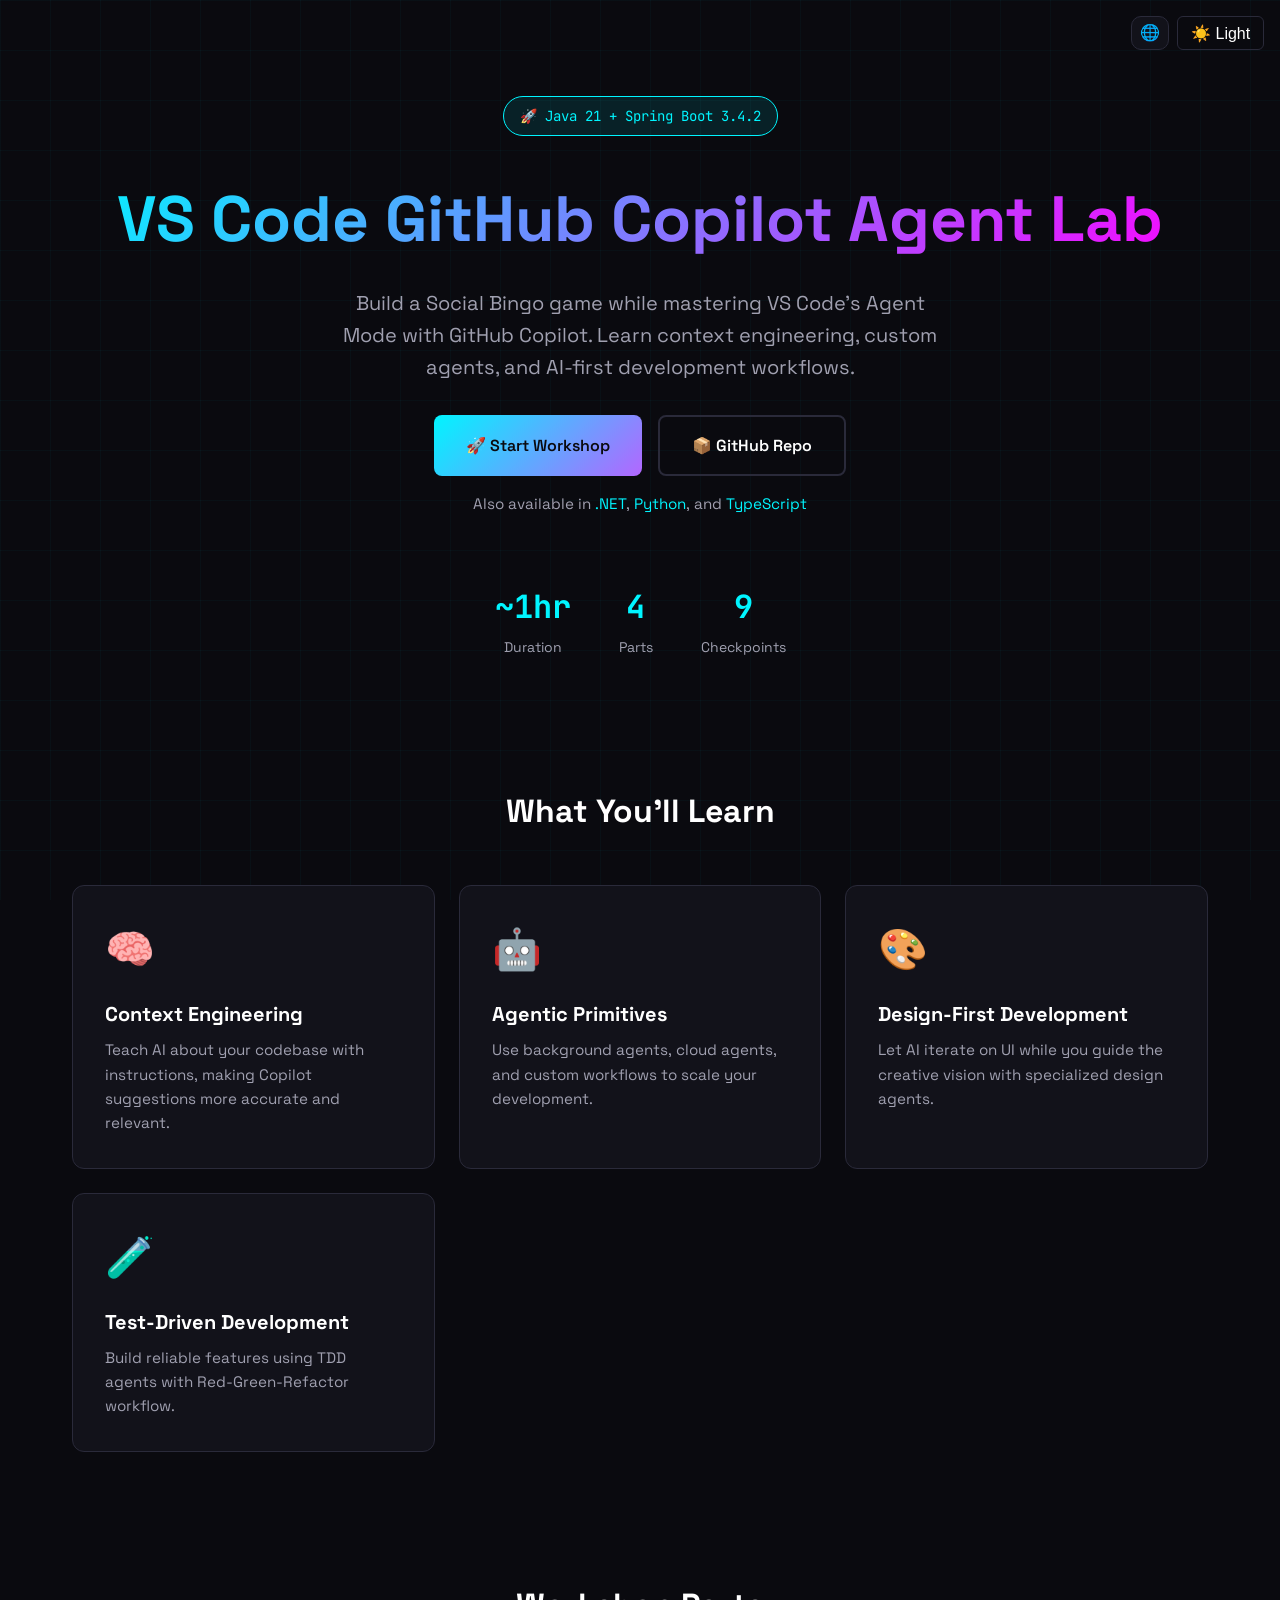
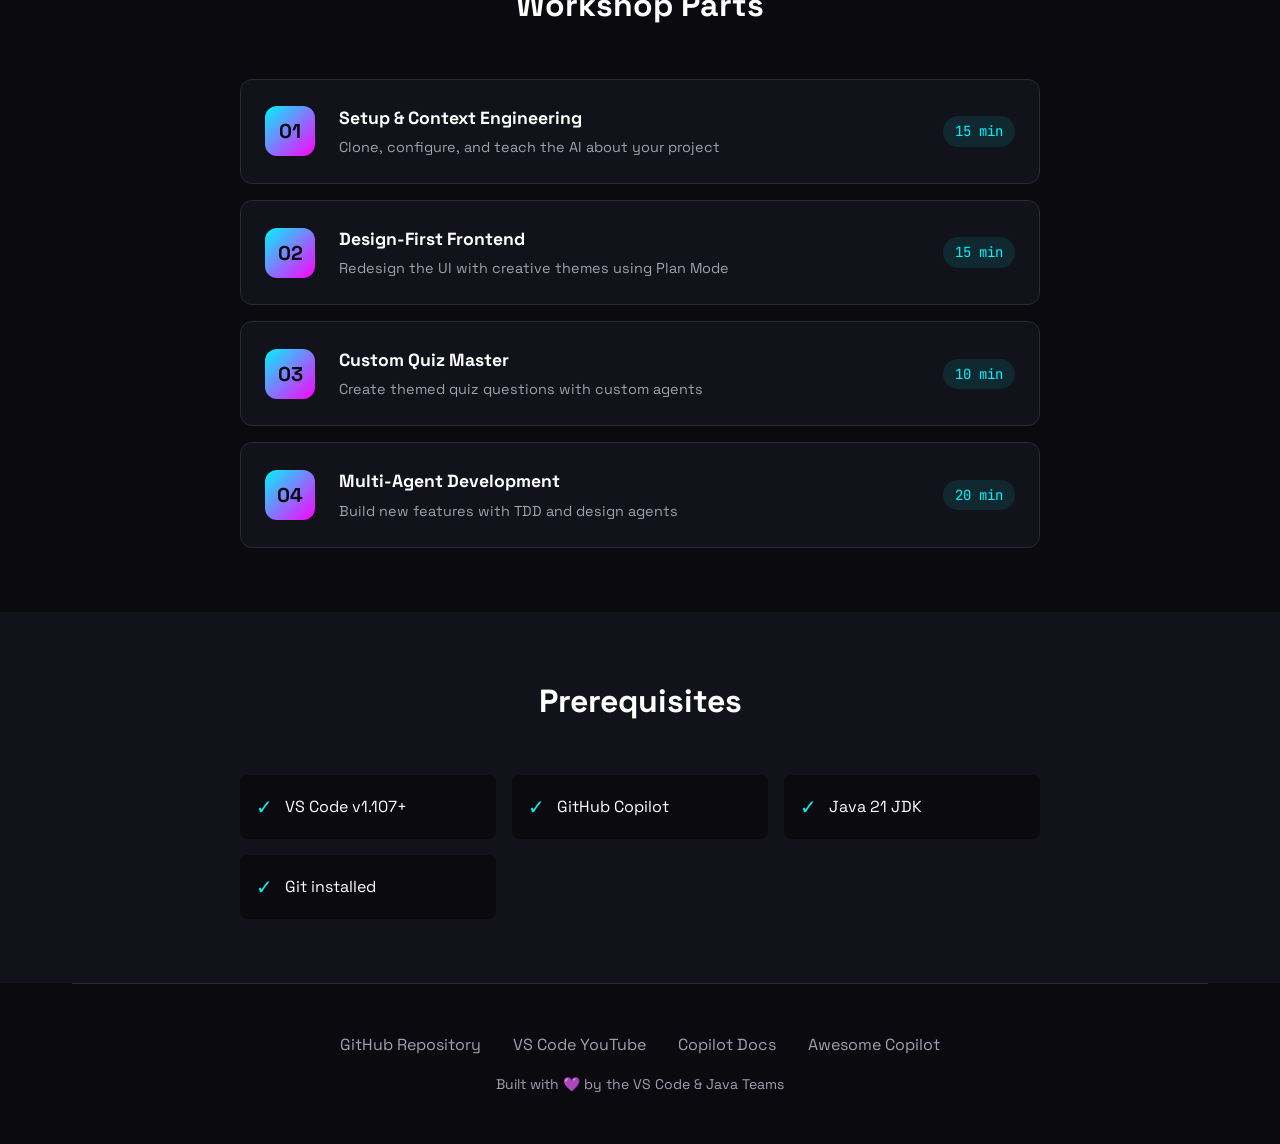
==== docs/index.html @ 109a457d "Initial commit" ====
<!DOCTYPE html>
<html lang="en">
<head>
    <!-- Google tag (gtag.js) -->
    <script async src="https://www.googletagmanager.com/gtag/js?id=G-LSC44NDPLQ"></script>
    <script>
      window.dataLayer = window.dataLayer || [];
      function gtag(){dataLayer.push(arguments);}
      gtag('js', new Date());
      gtag('config', 'G-LSC44NDPLQ');
    </script>
    <meta charset="UTF-8">
    <meta name="viewport" content="width=device-width, initial-scale=1.0">
    <title>VS Code GitHub Copilot Agent Lab | Java Edition</title>
    <link rel="preconnect" href="https://fonts.googleapis.com">
    <link rel="preconnect" href="https://fonts.gstatic.com" crossorigin>
    <link href="https://fonts.googleapis.com/css2?family=JetBrains+Mono:wght@400;700&family=Space+Grotesk:wght@400;500;700&display=swap" rel="stylesheet">
    <link rel="alternate" hreflang="en" href="https://copilot-dev-days.github.io/agent-lab-java/">
    <link rel="alternate" hreflang="pt-BR" href="https://copilot-dev-days.github.io/agent-lab-java/pt_BR/">
    <link rel="alternate" hreflang="es" href="https://copilot-dev-days.github.io/agent-lab-java/es/">
    <link rel="alternate" hreflang="x-default" href="https://copilot-dev-days.github.io/agent-lab-java/">
    <link rel="stylesheet" href="styles.css">
    <link rel="stylesheet" href="light-theme.css">
    <script src="theme-toggle.js"></script>
</head>
<body>
    <div style="position:fixed;top:1rem;right:1rem;z-index:1000;display:flex;gap:0.5rem;align-items:center;">
        <div class="locale-picker" id="localePicker">
            <button type="button" class="locale-toggle" aria-haspopup="listbox" aria-expanded="false" aria-label="Select language">🌐</button>
            <ul role="listbox" aria-label="Language">
                <li role="option" data-locale="en" aria-selected="true" class="active">🇬🇧 English</li>
                <li role="option" data-locale="es" aria-selected="false">🇪🇸 Español</li>
                <li role="option" data-locale="pt-BR" aria-selected="false">🇧🇷 Português (Brasil)</li>
            </ul>
        </div>
        <button class="theme-toggle" onclick="toggleTheme()">☀️ Light</button>
    </div>
    <div class="container">
        <!-- Hero -->
        <section class="hero">
            <span class="hero-badge">🚀 Java 21 + Spring Boot 3.4.2</span>
            <h1>VS Code GitHub Copilot Agent Lab</h1>
            <p class="hero-subtitle">
                Build a Social Bingo game while mastering VS Code's Agent Mode with GitHub Copilot. 
                Learn context engineering, custom agents, and AI-first development workflows.
            </p>
            <div class="hero-cta">
                <a href="step.html?step=00-overview" class="btn btn-primary">
                    🚀 Start Workshop
                </a>
                <a href="https://github.com/copilot-dev-days/agent-lab-java" class="btn btn-secondary">
                    📦 GitHub Repo
                </a>
            </div>
            <p class="hero-also">Also available in <a href="https://copilot-dev-days.github.io/agent-lab-dotnet/">.NET</a>, <a href="https://copilot-dev-days.github.io/agent-lab-python/">Python</a>, and <a href="https://copilot-dev-days.github.io/agent-lab-typescript/">TypeScript</a></p>
            <div class="stats">
                <div class="stat">
                    <div class="stat-value">~1hr</div>
                    <div class="stat-label">Duration</div>
                </div>
                <div class="stat">
                    <div class="stat-value">4</div>
                    <div class="stat-label">Parts</div>
                </div>
                <div class="stat">
                    <div class="stat-value">9</div>
                    <div class="stat-label">Checkpoints</div>
                </div>
            </div>
        </section>

        <!-- Features -->
        <section class="features">
            <h2 class="section-title">What You'll Learn</h2>
            <div class="features-grid">
                <div class="feature-card">
                    <div class="feature-icon">🧠</div>
                    <h3>Context Engineering</h3>
                    <p>Teach AI about your codebase with instructions, making Copilot suggestions more accurate and relevant.</p>
                </div>
                <div class="feature-card">
                    <div class="feature-icon">🤖</div>
                    <h3>Agentic Primitives</h3>
                    <p>Use background agents, cloud agents, and custom workflows to scale your development.</p>
                </div>
                <div class="feature-card">
                    <div class="feature-icon">🎨</div>
                    <h3>Design-First Development</h3>
                    <p>Let AI iterate on UI while you guide the creative vision with specialized design agents.</p>
                </div>
                <div class="feature-card">
                    <div class="feature-icon">🧪</div>
                    <h3>Test-Driven Development</h3>
                    <p>Build reliable features using TDD agents with Red-Green-Refactor workflow.</p>
                </div>
            </div>
        </section>

        <!-- Workshop Parts -->
        <section class="workshop">
            <h2 class="section-title">Workshop Parts</h2>
            <div class="parts-list">
                <a href="step.html?step=01-setup" class="part-card">
                    <div class="part-number">01</div>
                    <div class="part-content">
                        <h3>Setup & Context Engineering</h3>
                        <p>Clone, configure, and teach the AI about your project</p>
                    </div>
                    <span class="part-time">15 min</span>
                </a>
                <a href="step.html?step=02-design" class="part-card">
                    <div class="part-number">02</div>
                    <div class="part-content">
                        <h3>Design-First Frontend</h3>
                        <p>Redesign the UI with creative themes using Plan Mode</p>
                    </div>
                    <span class="part-time">15 min</span>
                </a>
                <a href="step.html?step=03-quiz-master" class="part-card">
                    <div class="part-number">03</div>
                    <div class="part-content">
                        <h3>Custom Quiz Master</h3>
                        <p>Create themed quiz questions with custom agents</p>
                    </div>
                    <span class="part-time">10 min</span>
                </a>
                <a href="step.html?step=04-multi-agent" class="part-card">
                    <div class="part-number">04</div>
                    <div class="part-content">
                        <h3>Multi-Agent Development</h3>
                        <p>Build new features with TDD and design agents</p>
                    </div>
                    <span class="part-time">20 min</span>
                </a>
            </div>
        </section>
    </div>

    <!-- Prerequisites -->
    <section class="prereqs">
        <div class="container">
            <h2 class="section-title">Prerequisites</h2>
            <div class="prereqs-grid">
                <div class="prereq-item">
                    <span class="prereq-check">✓</span>
                    <span>VS Code v1.107+</span>
                </div>
                <div class="prereq-item">
                    <span class="prereq-check">✓</span>
                    <span>GitHub Copilot</span>
                </div>
                <div class="prereq-item">
                    <span class="prereq-check">✓</span>
                    <span>Java 21 JDK</span>
                </div>
                <div class="prereq-item">
                    <span class="prereq-check">✓</span>
                    <span>Git installed</span>
                </div>
            </div>
        </div>
    </section>

    <div class="container">
        <!-- Footer -->
        <footer>
            <div class="footer-links">
                <a href="https://github.com/copilot-dev-days/agent-lab-java">GitHub Repository</a>
                <a href="https://www.youtube.com/code">VS Code YouTube</a>
                <a href="https://code.visualstudio.com/docs/copilot/overview">Copilot Docs</a>
                <a href="https://github.com/github/awesome-copilot">Awesome Copilot</a>
            </div>
            <p class="footer-credit">
                Built with 💜 by the VS Code & Java Teams
            </p>
        </footer>
    </div>
<script>
(function(){
  var match=location.pathname.match(/\/(pt_BR|es)\//);
  var locale=match?match[1]:'en';
  var picker=document.getElementById('localePicker');
  if(!picker)return;
  var btn=picker.querySelector('.locale-toggle'),list=picker.querySelector('ul');
  list.querySelectorAll('li').forEach(function(li){
    var l=li.dataset.locale==='pt-BR'?'pt_BR':li.dataset.locale;
    if(l===locale){li.classList.add('active');li.setAttribute('aria-selected','true');}
    else{li.classList.remove('active');li.setAttribute('aria-selected','false');}
  });
  function open(){list.style.display='block';btn.setAttribute('aria-expanded','true');}
  function close(){list.style.display='none';btn.setAttribute('aria-expanded','false');}
  btn.addEventListener('click',function(e){e.stopPropagation();list.style.display==='block'?close():open();});
  document.addEventListener('click',close);
  document.addEventListener('keydown',function(e){if(e.key==='Escape')close();});
  list.querySelectorAll('li').forEach(function(li){
    li.addEventListener('click',function(e){
      e.stopPropagation();
      var t=li.dataset.locale==='pt-BR'?'pt_BR':li.dataset.locale;
      if(t===locale){close();return;}
      var p=location.pathname;
      if(locale!=='en')p=p.replace(new RegExp('/'+locale+'/'),'/');;
      if(t!=='en'){var base=p.replace(/\/index\.html$/,'/');if(!base.endsWith('/'))base+='/';p=base+t+'/';}
      localStorage.setItem('preferred-locale',t);
      window.location.href=p;
    });
  });
})();
</script>
</body>
</html>
---- docs/styles.css ----
:root {
    --bg-dark: #0a0a0f;
    --bg-card: #12121a;
    --neon-cyan: #00f5ff;
    --neon-magenta: #ff00ff;
    --neon-purple: #b366ff;
    --text-primary: #ffffff;
    --text-secondary: #a0a0b0;
    --border-color: #2a2a3a;
}

* {
    margin: 0;
    padding: 0;
    box-sizing: border-box;
}

body {
    font-family: 'Space Grotesk', sans-serif;
    background: var(--bg-dark);
    color: var(--text-primary);
    line-height: 1.6;
    min-height: 100vh;
}

/* Animated grid background */
body::before {
    content: '';
    position: fixed;
    top: 0;
    left: 0;
    width: 100%;
    height: 100%;
    background: 
        linear-gradient(90deg, rgba(0,245,255,0.03) 1px, transparent 1px),
        linear-gradient(rgba(0,245,255,0.03) 1px, transparent 1px);
    background-size: 50px 50px;
    pointer-events: none;
    z-index: -1;
}

.container {
    max-width: 1200px;
    margin: 0 auto;
    padding: 0 2rem;
}

/* Hero Section */
.hero {
    padding: 6rem 0 4rem;
    text-align: center;
    position: relative;
}

.hero-badge {
    display: inline-block;
    padding: 0.5rem 1rem;
    background: rgba(0,245,255,0.1);
    border: 1px solid var(--neon-cyan);
    border-radius: 50px;
    font-size: 0.875rem;
    color: var(--neon-cyan);
    margin-bottom: 2rem;
    font-family: 'JetBrains Mono', monospace;
}

.hero h1 {
    font-size: clamp(2.5rem, 6vw, 4rem);
    font-weight: 700;
    margin-bottom: 1rem;
    background: linear-gradient(135deg, var(--neon-cyan), var(--neon-magenta));
    -webkit-background-clip: text;
    -webkit-text-fill-color: transparent;
    background-clip: text;
}

.hero-subtitle {
    font-size: 1.25rem;
    color: var(--text-secondary);
    max-width: 600px;
    margin: 0 auto 2rem;
}

.hero-cta {
    display: flex;
    gap: 1rem;
    justify-content: center;
    flex-wrap: wrap;
}

.btn {
    display: inline-flex;
    align-items: center;
    gap: 0.5rem;
    padding: 1rem 2rem;
    border-radius: 8px;
    font-weight: 600;
    text-decoration: none;
    transition: all 0.3s ease;
    font-size: 1rem;
}

.btn-primary {
    background: linear-gradient(135deg, var(--neon-cyan), var(--neon-purple));
    color: var(--bg-dark);
}

.btn-primary:hover {
    transform: translateY(-2px);
    box-shadow: 0 10px 40px rgba(0,245,255,0.3);
}

.btn-secondary {
    background: transparent;
    border: 2px solid var(--border-color);
    color: var(--text-primary);
}

.btn-secondary:hover {
    border-color: var(--neon-cyan);
    color: var(--neon-cyan);
}

/* Stats */
.stats {
    display: flex;
    justify-content: center;
    gap: 3rem;
    margin-top: 4rem;
    flex-wrap: wrap;
}

.stat {
    text-align: center;
}

.stat-value {
    font-size: 2rem;
    font-weight: 700;
    color: var(--neon-cyan);
    font-family: 'JetBrains Mono', monospace;
}

.stat-label {
    font-size: 0.875rem;
    color: var(--text-secondary);
    margin-top: 0.25rem;
}

/* Features Section */
.features {
    padding: 4rem 0;
}

.section-title {
    font-size: 2rem;
    text-align: center;
    margin-bottom: 3rem;
}

.features-grid {
    display: grid;
    grid-template-columns: repeat(auto-fit, minmax(280px, 1fr));
    gap: 1.5rem;
}

.feature-card {
    background: var(--bg-card);
    border: 1px solid var(--border-color);
    border-radius: 12px;
    padding: 2rem;
    transition: all 0.3s ease;
}

.feature-card:hover {
    border-color: var(--neon-cyan);
    transform: translateY(-4px);
}

.feature-icon {
    font-size: 2.5rem;
    margin-bottom: 1rem;
}

.feature-card h3 {
    font-size: 1.25rem;
    margin-bottom: 0.5rem;
}

.feature-card p {
    color: var(--text-secondary);
    font-size: 0.95rem;
}

/* Workshop Parts */
.workshop {
    padding: 4rem 0;
}

.parts-list {
    display: flex;
    flex-direction: column;
    gap: 1rem;
    max-width: 800px;
    margin: 0 auto;
}

.part-card {
    display: flex;
    align-items: center;
    gap: 1.5rem;
    background: var(--bg-card);
    border: 1px solid var(--border-color);
    border-radius: 12px;
    padding: 1.5rem;
    text-decoration: none;
    color: inherit;
    transition: all 0.3s ease;
}

.part-card:hover {
    border-color: var(--neon-magenta);
    background: rgba(255,0,255,0.05);
}

.part-number {
    width: 50px;
    height: 50px;
    display: flex;
    align-items: center;
    justify-content: center;
    background: linear-gradient(135deg, var(--neon-cyan), var(--neon-magenta));
    border-radius: 12px;
    font-weight: 700;
    font-size: 1.25rem;
    color: var(--bg-dark);
    flex-shrink: 0;
}

.part-content {
    flex: 1;
}

.part-content h3 {
    font-size: 1.1rem;
    margin-bottom: 0.25rem;
}

.part-content p {
    color: var(--text-secondary);
    font-size: 0.9rem;
}

.part-time {
    font-family: 'JetBrains Mono', monospace;
    font-size: 0.875rem;
    color: var(--neon-cyan);
    padding: 0.25rem 0.75rem;
    background: rgba(0,245,255,0.1);
    border-radius: 50px;
}

/* Prerequisites */
.prereqs {
    padding: 4rem 0;
    background: var(--bg-card);
}

.prereqs-grid {
    display: grid;
    grid-template-columns: repeat(auto-fit, minmax(200px, 1fr));
    gap: 1rem;
    max-width: 800px;
    margin: 0 auto;
}

.prereq-item {
    display: flex;
    align-items: center;
    gap: 0.75rem;
    padding: 1rem;
    background: var(--bg-dark);
    border-radius: 8px;
}

.prereq-check {
    color: var(--neon-cyan);
    font-size: 1.25rem;
}

/* Footer */
footer {
    padding: 3rem 0;
    text-align: center;
    border-top: 1px solid var(--border-color);
}

.footer-links {
    display: flex;
    justify-content: center;
    gap: 2rem;
    margin-bottom: 1rem;
    flex-wrap: wrap;
}

.footer-links a {
    color: var(--text-secondary);
    text-decoration: none;
    transition: color 0.3s ease;
}

.footer-links a:hover {
    color: var(--neon-cyan);
}

.footer-credit {
    color: var(--text-secondary);
    font-size: 0.875rem;
}

/* Responsive */
@media (max-width: 768px) {
    .hero {
        padding: 4rem 0 3rem;
    }

    .stats {
        gap: 2rem;
    }

    .part-card {
        flex-direction: column;
        text-align: center;
    }

    .part-time {
        margin-top: 0.5rem;
    }
}

.hero-also {
    margin-top: 1rem;
    font-size: 0.95rem;
    color: var(--text-secondary);
}

.hero-also a {
    color: var(--neon-cyan);
    text-decoration: none;
    transition: color 0.3s ease;
}

.hero-also a:hover {
    color: var(--neon-magenta);
    text-decoration: underline;
}

/* --- Locale Picker --- */
.locale-picker { position: relative; display: inline-flex; }
.locale-toggle { display: flex; align-items: center; justify-content: center; padding: 8px; border-radius: 10px; border: 1px solid var(--border-color); background: var(--bg-card); color: var(--text-secondary); font-size: 1rem; line-height: 1; transition: all 0.2s; cursor: pointer; }
.locale-toggle:hover { background: var(--neon-cyan); color: #fff; border-color: var(--neon-cyan); }
.locale-picker ul { display: none; position: absolute; top: 100%; right: 0; margin: 4px 0 0; padding: 4px 0; list-style: none; background: var(--bg-card); border: 1px solid var(--border-color); border-radius: 10px; box-shadow: 0 4px 12px rgba(0,0,0,0.15); z-index: 100; min-width: 180px; }
.locale-picker li { padding: 8px 16px; cursor: pointer; font-size: 0.9rem; color: var(--text-primary); white-space: nowrap; transition: background 0.15s; }
.locale-picker li:hover { background: var(--neon-cyan); color: #fff; }
.locale-picker li.active { font-weight: 600; color: var(--neon-cyan); }
.locale-picker li.active:hover { color: #fff; }
---- docs/light-theme.css ----
html[data-theme="light"] {
    --bg-dark: #f5f5f7;
    --bg-card: #ffffff;
    --bg-code: #f0f0f5;
    --neon-cyan: #0077b6;
    --neon-magenta: #c2185b;
    --neon-purple: #7b1fa2;
    --text-primary: #1a1a2e;
    --text-secondary: #555570;
    --border-color: #d0d0dd;
    --success-green: #2e7d32;
    --warning-yellow: #f9a825;
}

html[data-theme="light"] body::before {
    background: linear-gradient(90deg, rgba(0,119,182,0.05) 1px, transparent 1px),
                linear-gradient(rgba(0,119,182,0.05) 1px, transparent 1px);
}

html[data-theme="light"] .hero::before {
    background: radial-gradient(ellipse at 50% 0%, rgba(0,119,182,0.15), transparent 70%);
}

html[data-theme="light"] .header {
    background: rgba(245,245,247,0.95);
}

html[data-theme="light"] code,
html[data-theme="light"] pre {
    background: var(--bg-code);
    color: #1a1a2e;
}

html[data-theme="light"] .btn-secondary {
    border-color: var(--border-color);
    color: var(--text-primary);
}

html[data-theme="light"] .btn-secondary:hover {
    background: rgba(0,119,182,0.1);
    border-color: var(--neon-cyan);
}

html[data-theme="light"] .card {
    box-shadow: 0 2px 8px rgba(0,0,0,0.08);
}

.theme-toggle {
    background: none;
    border: 1px solid var(--border-color);
    color: var(--text-primary);
    cursor: pointer;
    padding: 0.4rem 0.8rem;
    border-radius: 6px;
    font-size: 1rem;
    transition: all 0.3s ease;
    display: inline-flex;
    align-items: center;
    gap: 0.4rem;
}

.theme-toggle:hover {
    border-color: var(--neon-cyan);
    color: var(--neon-cyan);
}
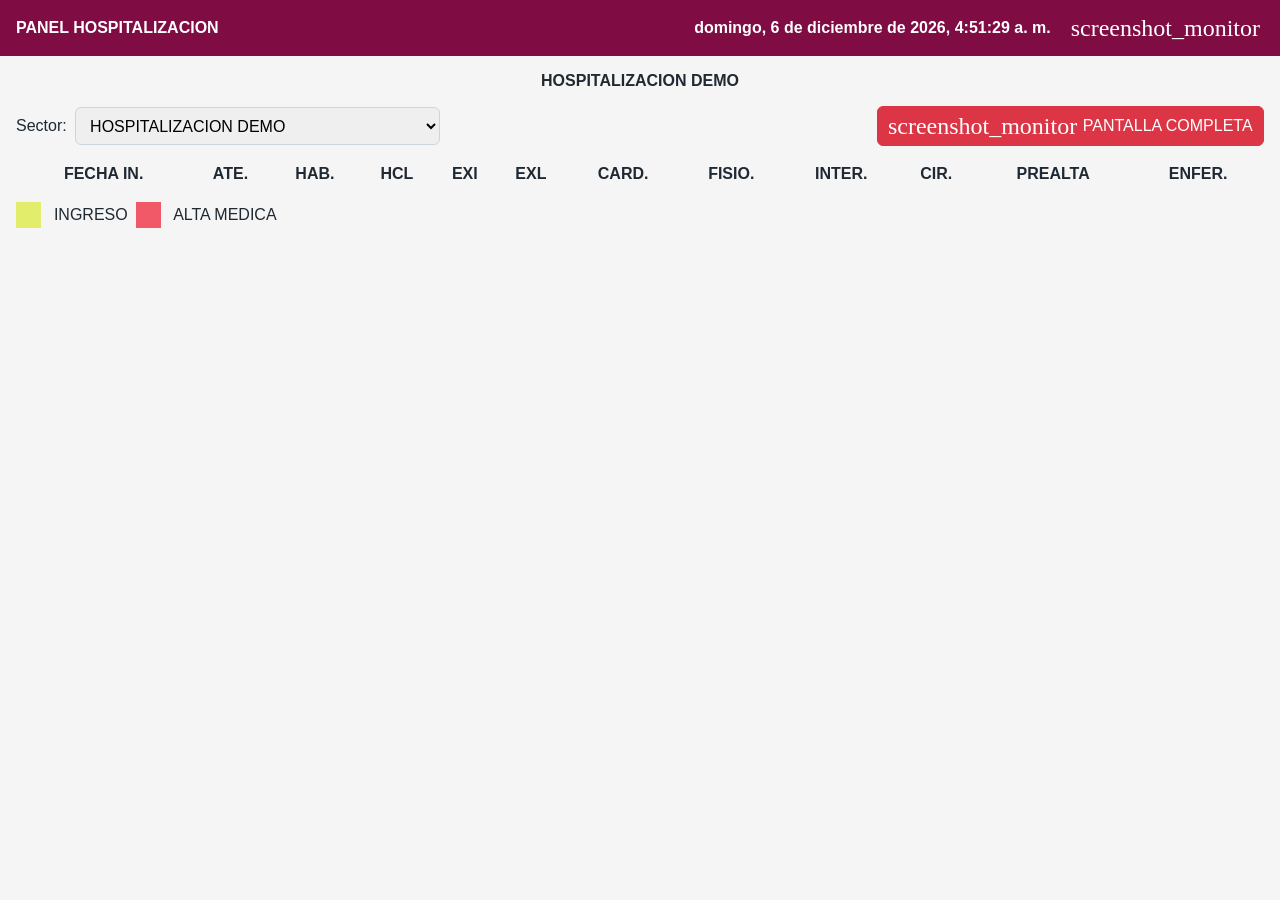
==== commit fba5c656: "Actualiza el index.html para redirigir al panel de hospitalización y simplifica el contenido de la p" ====
--- a/docs/index.html
+++ b/docs/index.html
@@ -1,210 +1,13 @@
 <!DOCTYPE html>
-<html lang="en">
+<html lang="es">
 <head>
-    <!-- Google tag (gtag.js) -->
-    <script async src="https://www.googletagmanager.com/gtag/js?id=G-LSC44NDPLQ"></script>
-    <script>
-      window.dataLayer = window.dataLayer || [];
-      function gtag(){dataLayer.push(arguments);}
-      gtag('js', new Date());
-      gtag('config', 'G-LSC44NDPLQ');
-    </script>
     <meta charset="UTF-8">
     <meta name="viewport" content="width=device-width, initial-scale=1.0">
-    <title>VS Code GitHub Copilot Agent Lab | Java Edition</title>
-    <link rel="preconnect" href="https://fonts.googleapis.com">
-    <link rel="preconnect" href="https://fonts.gstatic.com" crossorigin>
-    <link href="https://fonts.googleapis.com/css2?family=JetBrains+Mono:wght@400;700&family=Space+Grotesk:wght@400;500;700&display=swap" rel="stylesheet">
-    <link rel="alternate" hreflang="en" href="https://copilot-dev-days.github.io/agent-lab-java/">
-    <link rel="alternate" hreflang="pt-BR" href="https://copilot-dev-days.github.io/agent-lab-java/pt_BR/">
-    <link rel="alternate" hreflang="es" href="https://copilot-dev-days.github.io/agent-lab-java/es/">
-    <link rel="alternate" hreflang="x-default" href="https://copilot-dev-days.github.io/agent-lab-java/">
-    <link rel="stylesheet" href="styles.css">
-    <link rel="stylesheet" href="light-theme.css">
-    <script src="theme-toggle.js"></script>
+    <meta http-equiv="refresh" content="0; url=paneles/panel_hospi.html">
+    <title>Panel Hospitalizacion</title>
 </head>
 <body>
-    <div style="position:fixed;top:1rem;right:1rem;z-index:1000;display:flex;gap:0.5rem;align-items:center;">
-        <div class="locale-picker" id="localePicker">
-            <button type="button" class="locale-toggle" aria-haspopup="listbox" aria-expanded="false" aria-label="Select language">🌐</button>
-            <ul role="listbox" aria-label="Language">
-                <li role="option" data-locale="en" aria-selected="true" class="active">🇬🇧 English</li>
-                <li role="option" data-locale="es" aria-selected="false">🇪🇸 Español</li>
-                <li role="option" data-locale="pt-BR" aria-selected="false">🇧🇷 Português (Brasil)</li>
-            </ul>
-        </div>
-        <button class="theme-toggle" onclick="toggleTheme()">☀️ Light</button>
-    </div>
-    <div class="container">
-        <!-- Hero -->
-        <section class="hero">
-            <span class="hero-badge">🚀 Java 21 + Spring Boot 3.4.2</span>
-            <h1>VS Code GitHub Copilot Agent Lab</h1>
-            <p class="hero-subtitle">
-                Build a Social Bingo game while mastering VS Code's Agent Mode with GitHub Copilot. 
-                Learn context engineering, custom agents, and AI-first development workflows.
-            </p>
-            <div class="hero-cta">
-                <a href="step.html?step=00-overview" class="btn btn-primary">
-                    🚀 Start Workshop
-                </a>
-                <a href="https://github.com/copilot-dev-days/agent-lab-java" class="btn btn-secondary">
-                    📦 GitHub Repo
-                </a>
-            </div>
-            <p class="hero-also">Also available in <a href="https://copilot-dev-days.github.io/agent-lab-dotnet/">.NET</a>, <a href="https://copilot-dev-days.github.io/agent-lab-python/">Python</a>, and <a href="https://copilot-dev-days.github.io/agent-lab-typescript/">TypeScript</a></p>
-            <div class="stats">
-                <div class="stat">
-                    <div class="stat-value">~1hr</div>
-                    <div class="stat-label">Duration</div>
-                </div>
-                <div class="stat">
-                    <div class="stat-value">4</div>
-                    <div class="stat-label">Parts</div>
-                </div>
-                <div class="stat">
-                    <div class="stat-value">9</div>
-                    <div class="stat-label">Checkpoints</div>
-                </div>
-            </div>
-        </section>
-
-        <!-- Features -->
-        <section class="features">
-            <h2 class="section-title">What You'll Learn</h2>
-            <div class="features-grid">
-                <div class="feature-card">
-                    <div class="feature-icon">🧠</div>
-                    <h3>Context Engineering</h3>
-                    <p>Teach AI about your codebase with instructions, making Copilot suggestions more accurate and relevant.</p>
-                </div>
-                <div class="feature-card">
-                    <div class="feature-icon">🤖</div>
-                    <h3>Agentic Primitives</h3>
-                    <p>Use background agents, cloud agents, and custom workflows to scale your development.</p>
-                </div>
-                <div class="feature-card">
-                    <div class="feature-icon">🎨</div>
-                    <h3>Design-First Development</h3>
-                    <p>Let AI iterate on UI while you guide the creative vision with specialized design agents.</p>
-                </div>
-                <div class="feature-card">
-                    <div class="feature-icon">🧪</div>
-                    <h3>Test-Driven Development</h3>
-                    <p>Build reliable features using TDD agents with Red-Green-Refactor workflow.</p>
-                </div>
-            </div>
-        </section>
-
-        <!-- Workshop Parts -->
-        <section class="workshop">
-            <h2 class="section-title">Workshop Parts</h2>
-            <div class="parts-list">
-                <a href="step.html?step=01-setup" class="part-card">
-                    <div class="part-number">01</div>
-                    <div class="part-content">
-                        <h3>Setup & Context Engineering</h3>
-                        <p>Clone, configure, and teach the AI about your project</p>
-                    </div>
-                    <span class="part-time">15 min</span>
-                </a>
-                <a href="step.html?step=02-design" class="part-card">
-                    <div class="part-number">02</div>
-                    <div class="part-content">
-                        <h3>Design-First Frontend</h3>
-                        <p>Redesign the UI with creative themes using Plan Mode</p>
-                    </div>
-                    <span class="part-time">15 min</span>
-                </a>
-                <a href="step.html?step=03-quiz-master" class="part-card">
-                    <div class="part-number">03</div>
-                    <div class="part-content">
-                        <h3>Custom Quiz Master</h3>
-                        <p>Create themed quiz questions with custom agents</p>
-                    </div>
-                    <span class="part-time">10 min</span>
-                </a>
-                <a href="step.html?step=04-multi-agent" class="part-card">
-                    <div class="part-number">04</div>
-                    <div class="part-content">
-                        <h3>Multi-Agent Development</h3>
-                        <p>Build new features with TDD and design agents</p>
-                    </div>
-                    <span class="part-time">20 min</span>
-                </a>
-            </div>
-        </section>
-    </div>
-
-    <!-- Prerequisites -->
-    <section class="prereqs">
-        <div class="container">
-            <h2 class="section-title">Prerequisites</h2>
-            <div class="prereqs-grid">
-                <div class="prereq-item">
-                    <span class="prereq-check">✓</span>
-                    <span>VS Code v1.107+</span>
-                </div>
-                <div class="prereq-item">
-                    <span class="prereq-check">✓</span>
-                    <span>GitHub Copilot</span>
-                </div>
-                <div class="prereq-item">
-                    <span class="prereq-check">✓</span>
-                    <span>Java 21 JDK</span>
-                </div>
-                <div class="prereq-item">
-                    <span class="prereq-check">✓</span>
-                    <span>Git installed</span>
-                </div>
-            </div>
-        </div>
-    </section>
-
-    <div class="container">
-        <!-- Footer -->
-        <footer>
-            <div class="footer-links">
-                <a href="https://github.com/copilot-dev-days/agent-lab-java">GitHub Repository</a>
-                <a href="https://www.youtube.com/code">VS Code YouTube</a>
-                <a href="https://code.visualstudio.com/docs/copilot/overview">Copilot Docs</a>
-                <a href="https://github.com/github/awesome-copilot">Awesome Copilot</a>
-            </div>
-            <p class="footer-credit">
-                Built with 💜 by the VS Code & Java Teams
-            </p>
-        </footer>
-    </div>
-<script>
-(function(){
-  var match=location.pathname.match(/\/(pt_BR|es)\//);
-  var locale=match?match[1]:'en';
-  var picker=document.getElementById('localePicker');
-  if(!picker)return;
-  var btn=picker.querySelector('.locale-toggle'),list=picker.querySelector('ul');
-  list.querySelectorAll('li').forEach(function(li){
-    var l=li.dataset.locale==='pt-BR'?'pt_BR':li.dataset.locale;
-    if(l===locale){li.classList.add('active');li.setAttribute('aria-selected','true');}
-    else{li.classList.remove('active');li.setAttribute('aria-selected','false');}
-  });
-  function open(){list.style.display='block';btn.setAttribute('aria-expanded','true');}
-  function close(){list.style.display='none';btn.setAttribute('aria-expanded','false');}
-  btn.addEventListener('click',function(e){e.stopPropagation();list.style.display==='block'?close():open();});
-  document.addEventListener('click',close);
-  document.addEventListener('keydown',function(e){if(e.key==='Escape')close();});
-  list.querySelectorAll('li').forEach(function(li){
-    li.addEventListener('click',function(e){
-      e.stopPropagation();
-      var t=li.dataset.locale==='pt-BR'?'pt_BR':li.dataset.locale;
-      if(t===locale){close();return;}
-      var p=location.pathname;
-      if(locale!=='en')p=p.replace(new RegExp('/'+locale+'/'),'/');;
-      if(t!=='en'){var base=p.replace(/\/index\.html$/,'/');if(!base.endsWith('/'))base+='/';p=base+t+'/';}
-      localStorage.setItem('preferred-locale',t);
-      window.location.href=p;
-    });
-  });
-})();
-</script>
+    <p>Abriendo panel de hospitalizacion...</p>
+    <p><a href="paneles/panel_hospi.html">Abrir panel</a></p>
 </body>
 </html>
